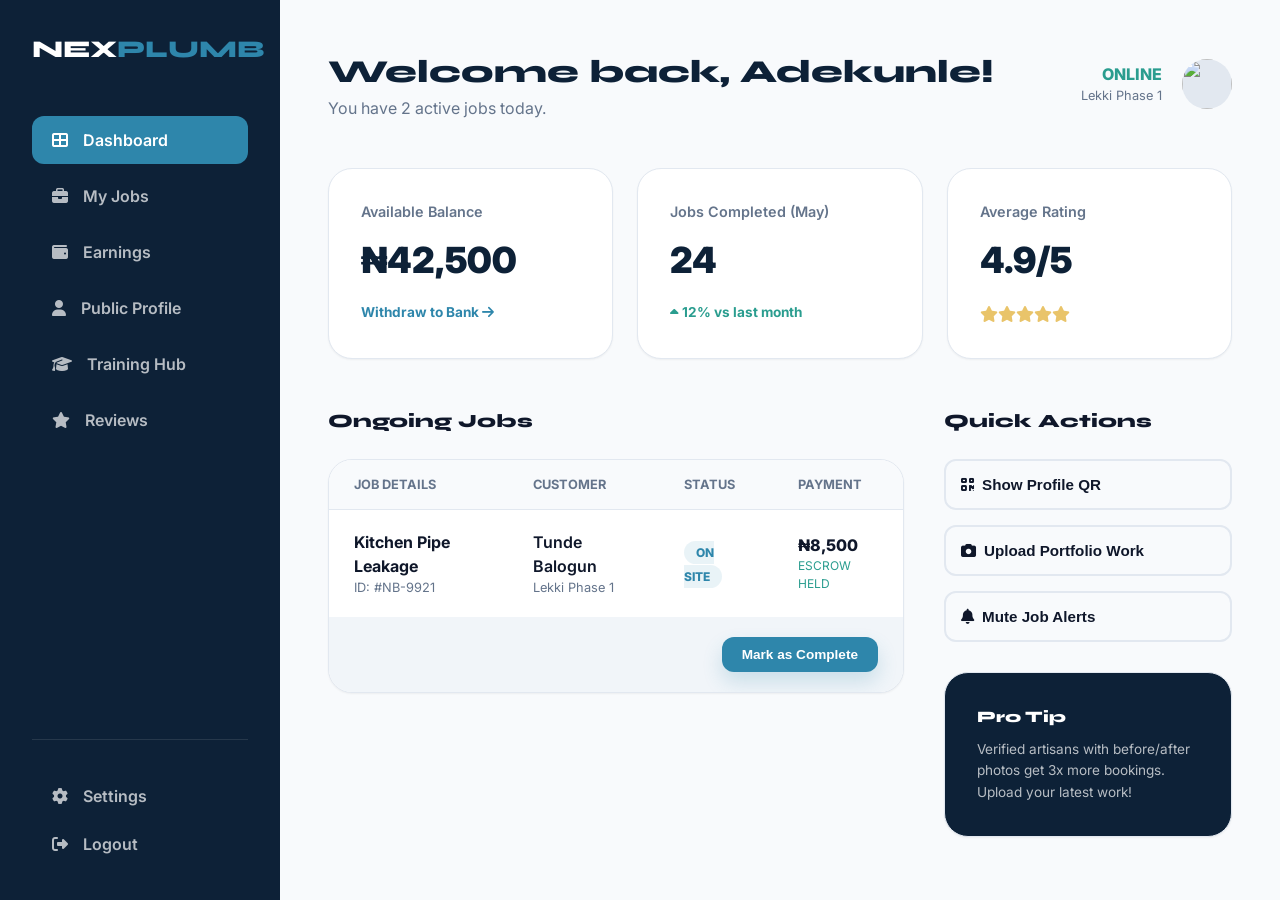
==== artisan_dashboard.html @ 12f691bf "created a quick userflow for nexplumb uiux design project" ====
<!DOCTYPE html>
<html lang="en">
<head>
    <meta charset="UTF-8">
    <meta name="viewport" content="width=device-width, initial-scale=1.0">
    <title>Artisan Dashboard | Nexplumb</title>
    <link rel="stylesheet" href="styles.css">
    <link rel="preconnect" href="https://fonts.googleapis.com">
    <link rel="preconnect" href="https://fonts.gstatic.com" crossorigin>
    <link href="https://fonts.googleapis.com/css2?family=Inter:wght@400;500;600;700;800&family=Syne:wght@700;800&display=swap" rel="stylesheet">
    <link rel="stylesheet" href="https://cdnjs.cloudflare.com/ajax/libs/font-awesome/6.4.0/css/all.min.css">
    <style>
        .nav-link {
            padding: 12px 20px;
            border-radius: 12px;
            color: rgba(255,255,255,0.7);
            text-decoration: none;
            display: flex;
            align-items: center;
            gap: 15px;
            font-weight: 600;
            transition: var(--transition);
        }
        .nav-link:hover, .nav-link.active {
            background: rgba(255,255,255,0.1);
            color: white;
        }
        .nav-link.active {
            background: var(--blue);
        }
    </style>
</head>
<body>

    <div class="app-layout">
        <!-- Sidebar -->
        <aside class="sidebar">
            <div style="font-family: 'Syne', sans-serif; font-weight: 800; font-size: 1.5rem; margin-bottom: 3rem;">
                NEX<span style="color: var(--blue);">PLUMB</span>
            </div>

            <nav style="display: flex; flex-direction: column; gap: 8px; flex: 1;">
                <a href="#" class="nav-link active"><i class="fas fa-th-large"></i> Dashboard</a>
                <a href="#" class="nav-link"><i class="fas fa-briefcase"></i> My Jobs</a>
                <a href="#" class="nav-link"><i class="fas fa-wallet"></i> Earnings</a>
                <a href="#" class="nav-link"><i class="fas fa-user"></i> Public Profile</a>
                <a href="#" class="nav-link"><i class="fas fa-graduation-cap"></i> Training Hub</a>
                <a href="#" class="nav-link"><i class="fas fa-star"></i> Reviews</a>
            </nav>

            <div style="margin-top: auto; padding-top: 2rem; border-top: 1px solid rgba(255,255,255,0.1);">
                <a href="#" class="nav-link"><i class="fas fa-cog"></i> Settings</a>
                <a href="#" class="nav-link"><i class="fas fa-sign-out-alt"></i> Logout</a>
            </div>
        </aside>

        <!-- Main Content -->
        <main class="main-content">
            <header style="display: flex; justify-content: space-between; align-items: center; margin-bottom: 3rem;">
                <div>
                    <h1 style="font-size: 2rem; color: var(--navy);">Welcome back, Adekunle!</h1>
                    <p style="color: var(--text-secondary);">You have 2 active jobs today.</p>
                </div>
                <div style="display: flex; gap: 20px; align-items: center;">
                    <div style="text-align: right;">
                        <div style="font-weight: 800; color: var(--teal);">ONLINE</div>
                        <div style="font-size: 0.8rem; color: var(--text-secondary);">Lekki Phase 1</div>
                    </div>
                    <div style="width: 50px; height: 50px; border-radius: 50%; background: var(--border); overflow: hidden;">
                        <img src="https://images.unsplash.com/photo-1621905251189-08b45d6a269e?q=80&w=2069&auto=format&fit=crop" style="width: 100%; height: 100%; object-fit: cover;">
                    </div>
                </div>
            </header>

            <!-- Earnings Row -->
            <div style="display: grid; grid-template-columns: repeat(3, 1fr); gap: 24px; margin-bottom: 3rem;">
                <div class="card animate-up">
                    <div style="color: var(--text-secondary); font-size: 0.9rem; font-weight: 600; margin-bottom: 10px;">Available Balance</div>
                    <div style="font-size: 2.25rem; font-weight: 900; color: var(--navy);">₦42,500</div>
                    <a href="#" style="color: var(--blue); font-weight: 700; text-decoration: none; font-size: 0.85rem; margin-top: 15px; display: block;">Withdraw to Bank <i class="fas fa-arrow-right"></i></a>
                </div>
                <div class="card animate-up" style="animation-delay: 0.1s;">
                    <div style="color: var(--text-secondary); font-size: 0.9rem; font-weight: 600; margin-bottom: 10px;">Jobs Completed (May)</div>
                    <div style="font-size: 2.25rem; font-weight: 900; color: var(--navy);">24</div>
                    <div style="color: var(--teal); font-size: 0.85rem; font-weight: 700; margin-top: 15px;"><i class="fas fa-caret-up"></i> 12% vs last month</div>
                </div>
                <div class="card animate-up" style="animation-delay: 0.2s;">
                    <div style="color: var(--text-secondary); font-size: 0.9rem; font-weight: 600; margin-bottom: 10px;">Average Rating</div>
                    <div style="font-size: 2.25rem; font-weight: 900; color: var(--navy);">4.9/5</div>
                    <div style="color: var(--amber); font-size: 1rem; margin-top: 15px;">
                        <i class="fas fa-star"></i><i class="fas fa-star"></i><i class="fas fa-star"></i><i class="fas fa-star"></i><i class="fas fa-star"></i>
                    </div>
                </div>
            </div>

            <!-- Active Jobs Section -->
            <div style="display: grid; grid-template-columns: 2fr 1fr; gap: 40px;">
                <section>
                    <h3 style="margin-bottom: 1.5rem;">Ongoing Jobs</h3>
                    <div class="card animate-up" style="padding: 0; overflow: hidden;">
                        <table style="width: 100%; border-collapse: collapse;">
                            <thead style="background: var(--light-gray); border-bottom: 1px solid var(--border);">
                                <tr>
                                    <th style="padding: 15px 25px; text-align: left; font-size: 0.8rem; color: var(--text-secondary);">JOB DETAILS</th>
                                    <th style="padding: 15px 25px; text-align: left; font-size: 0.8rem; color: var(--text-secondary);">CUSTOMER</th>
                                    <th style="padding: 15px 25px; text-align: left; font-size: 0.8rem; color: var(--text-secondary);">STATUS</th>
                                    <th style="padding: 15px 25px; text-align: left; font-size: 0.8rem; color: var(--text-secondary);">PAYMENT</th>
                                </tr>
                            </thead>
                            <tbody>
                                <tr>
                                    <td style="padding: 20px 25px;">
                                        <div style="font-weight: 700;">Kitchen Pipe Leakage</div>
                                        <div style="font-size: 0.8rem; color: var(--text-secondary);">ID: #NB-9921</div>
                                    </td>
                                    <td style="padding: 20px 25px;">
                                        <div style="font-weight: 600;">Tunde Balogun</div>
                                        <div style="font-size: 0.8rem; color: var(--text-secondary);">Lekki Phase 1</div>
                                    </td>
                                    <td style="padding: 20px 25px;">
                                        <span class="badge" style="background: rgba(46, 134, 171, 0.1); color: var(--blue);">ON SITE</span>
                                    </td>
                                    <td style="padding: 20px 25px;">
                                        <div style="font-weight: 800;">₦8,500</div>
                                        <div style="font-size: 0.75rem; color: var(--teal);">ESCROW HELD</div>
                                    </td>
                                </tr>
                            </tbody>
                        </table>
                        <div style="padding: 20px 25px; background: #F1F5F9; text-align: right;">
                            <button class="btn btn-primary" style="padding: 10px 20px; font-size: 0.85rem;">Mark as Complete</button>
                        </div>
                    </div>
                </section>

                <aside>
                    <h3 style="margin-bottom: 1.5rem;">Quick Actions</h3>
                    <div style="display: flex; flex-direction: column; gap: 15px;">
                        <button class="btn btn-outline" style="width: 100%; padding: 15px;"><i class="fas fa-qrcode"></i> Show Profile QR</button>
                        <button class="btn btn-outline" style="width: 100%; padding: 15px;"><i class="fas fa-camera"></i> Upload Portfolio Work</button>
                        <button class="btn btn-outline" style="width: 100%; padding: 15px;"><i class="fas fa-bell"></i> Mute Job Alerts</button>
                    </div>
                    
                    <div class="card" style="margin-top: 30px; background: var(--navy); color: white;">
                        <h4 style="margin-bottom: 10px;">Pro Tip</h4>
                        <p style="font-size: 0.85rem; opacity: 0.7; line-height: 1.6;">Verified artisans with before/after photos get 3x more bookings. Upload your latest work!</p>
                    </div>
                </aside>
            </div>

        </main>
    </div>

</body>
</html>
---- styles.css ----
/* NEXPLUMB WEB APPLICATION - GLOBAL DESIGN SYSTEM */
:root {
    /* Brand Colors */
    --navy: #0D2137;
    --blue: #2E86AB;
    --teal: #2A9D8F;
    --orange: #E76F51;
    --amber: #E9C46A;
    
    /* UI Colors */
    --white: #FFFFFF;
    --light-gray: #F8FAFC;
    --border: #E2E8F0;
    --text-primary: #0F172A;
    --text-secondary: #64748B;
    
    /* Effects */
    --shadow-sm: 0 1px 2px 0 rgb(0 0 0 / 0.05);
    --shadow-md: 0 4px 6px -1px rgb(0 0 0 / 0.1);
    --shadow-lg: 0 10px 15px -3px rgb(0 0 0 / 0.1);
    --transition: all 0.3s cubic-bezier(0.4, 0, 0.2, 1);
}

* {
    margin: 0;
    padding: 0;
    box-sizing: border-box;
}

body {
    font-family: 'Inter', sans-serif;
    color: var(--text-primary);
    background: var(--light-gray);
    line-height: 1.5;
}

/* Layout Utilities */
.web-container {
    max-width: 1440px;
    margin: 0 auto;
    padding: 0 40px;
}

/* Typography */
h1, h2, h3, h4 {
    font-family: 'Syne', sans-serif;
    font-weight: 800;
}

/* Buttons */
.btn {
    padding: 12px 24px;
    border-radius: 12px;
    font-weight: 700;
    cursor: pointer;
    transition: var(--transition);
    border: none;
    display: inline-flex;
    align-items: center;
    gap: 8px;
    text-decoration: none;
    font-size: 0.95rem;
}

.btn-primary {
    background: var(--blue);
    color: var(--white);
    box-shadow: 0 10px 20px rgba(46, 134, 171, 0.2);
}

.btn-primary:hover {
    transform: translateY(-2px);
    box-shadow: 0 15px 25px rgba(46, 134, 171, 0.3);
}

.btn-outline {
    background: transparent;
    border: 2px solid var(--border);
    color: var(--text-primary);
}

.btn-outline:hover {
    border-color: var(--blue);
    color: var(--blue);
}

/* Web App Shell */
.app-layout {
    display: grid;
    grid-template-columns: 280px 1fr;
    min-height: 100vh;
}

.sidebar {
    background: var(--navy);
    color: var(--white);
    padding: 2rem;
    position: sticky;
    top: 0;
    height: 100vh;
    display: flex;
    flex-direction: column;
}

.main-content {
    padding: 3rem;
    overflow-y: auto;
}

/* Components */
.card {
    background: var(--white);
    border-radius: 24px;
    padding: 2rem;
    border: 1px solid var(--border);
    box-shadow: var(--shadow-sm);
}

.badge {
    padding: 4px 12px;
    border-radius: 99px;
    font-size: 0.75rem;
    font-weight: 800;
    text-transform: uppercase;
}

.badge-verified {
    background: rgba(42, 157, 143, 0.1);
    color: var(--teal);
}

/* Animations */
@keyframes fadeInUp {
    from { opacity: 0; transform: translateY(20px); }
    to { opacity: 1; transform: translateY(0); }
}

.animate-up {
    animation: fadeInUp 0.6s ease-out forwards;
}

/* Responsive */
@media (max-width: 1024px) {
    .app-layout { grid-template-columns: 1fr; }
    .sidebar { display: none; }
    .web-container { padding: 0 20px; }
}
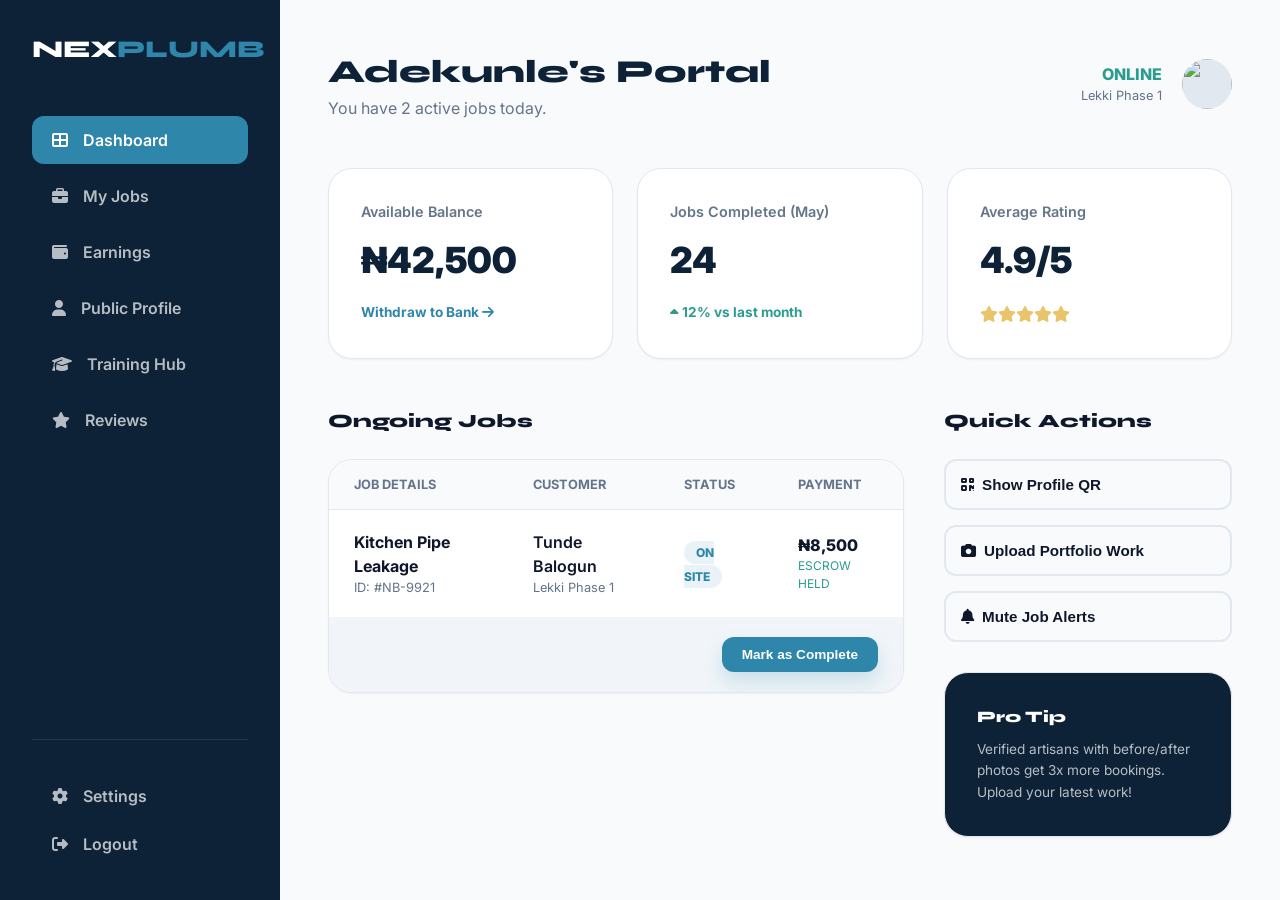
==== commit fa254d6d: "completed full responsive pass for mobile devices across all screens" ====
--- a/artisan_dashboard.html
+++ b/artisan_dashboard.html
@@ -56,9 +56,9 @@
 
         <!-- Main Content -->
         <main class="main-content">
-            <header style="display: flex; justify-content: space-between; align-items: center; margin-bottom: 3rem;">
+            <header class="stack-on-mobile" style="display: flex; justify-content: space-between; align-items: center; margin-bottom: 3rem;">
                 <div>
-                    <h1 style="font-size: 2rem; color: var(--navy);">Welcome back, Adekunle!</h1>
+                    <h1 style="font-size: 2rem; color: var(--navy);">Adekunle's Portal</h1>
                     <p style="color: var(--text-secondary);">You have 2 active jobs today.</p>
                 </div>
                 <div style="display: flex; gap: 20px; align-items: center;">
@@ -73,7 +73,7 @@
             </header>
 
             <!-- Earnings Row -->
-            <div style="display: grid; grid-template-columns: repeat(3, 1fr); gap: 24px; margin-bottom: 3rem;">
+            <div class="stack-on-mobile" style="display: grid; grid-template-columns: repeat(3, 1fr); gap: 24px; margin-bottom: 3rem;">
                 <div class="card animate-up">
                     <div style="color: var(--text-secondary); font-size: 0.9rem; font-weight: 600; margin-bottom: 10px;">Available Balance</div>
                     <div style="font-size: 2.25rem; font-weight: 900; color: var(--navy);">₦42,500</div>
@@ -94,10 +94,10 @@
             </div>
 
             <!-- Active Jobs Section -->
-            <div style="display: grid; grid-template-columns: 2fr 1fr; gap: 40px;">
+            <div class="stack-on-mobile" style="display: grid; grid-template-columns: 2fr 1fr; gap: 40px;">
                 <section>
                     <h3 style="margin-bottom: 1.5rem;">Ongoing Jobs</h3>
-                    <div class="card animate-up" style="padding: 0; overflow: hidden;">
+                    <div class="card animate-up" style="padding: 0; overflow-x: auto;">
                         <table style="width: 100%; border-collapse: collapse;">
                             <thead style="background: var(--light-gray); border-bottom: 1px solid var(--border);">
                                 <tr>
--- a/styles.css
+++ b/styles.css
@@ -139,9 +139,37 @@
     animation: fadeInUp 0.6s ease-out forwards;
 }
 
-/* Responsive */
+/* Responsive Utilities */
 @media (max-width: 1024px) {
-    .app-layout { grid-template-columns: 1fr; }
-    .sidebar { display: none; }
-    .web-container { padding: 0 20px; }
+    .app-layout { 
+        grid-template-columns: 1fr; 
+    }
+    .sidebar { 
+        display: none; 
+    }
+    .main-content {
+        padding: 1.5rem;
+    }
+    .web-container { 
+        padding: 0 20px; 
+    }
 }
+
+@media (max-width: 768px) {
+    h1 { font-size: 2.5rem !important; }
+    h2 { font-size: 1.8rem !important; }
+    
+    .stack-on-mobile {
+        grid-template-columns: 1fr !important;
+        gap: 20px !important;
+    }
+    
+    .hide-on-mobile {
+        display: none !important;
+    }
+
+    .btn {
+        width: 100%;
+        justify-content: center;
+    }
+}
